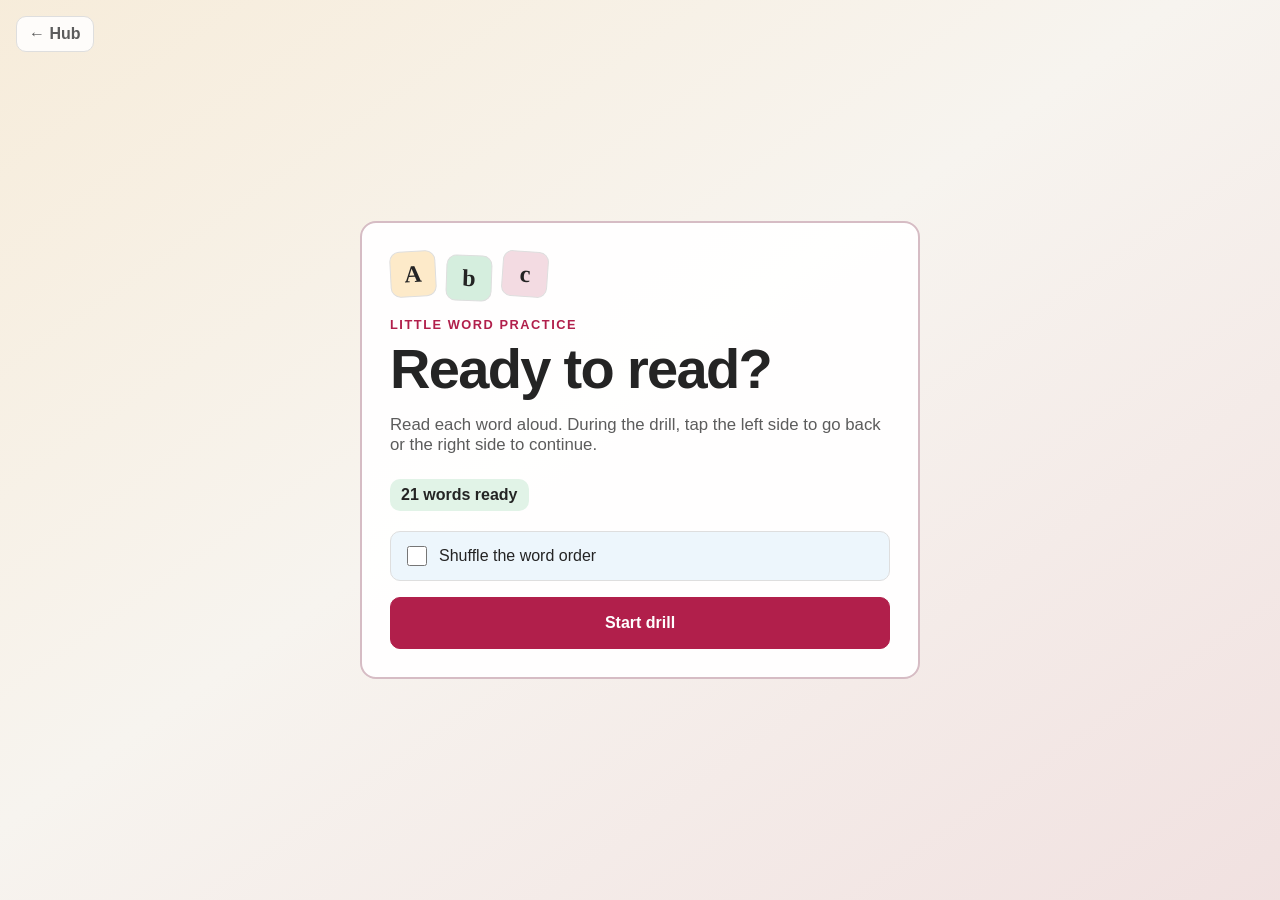
==== tools/reading-drill/index.html @ 297f4864 "Added reading-drill mode to practice sight-reading words" ====
<!doctype html>
<html lang="en">
<head>
  <meta charset="utf-8" />
  <meta name="viewport" content="width=device-width, initial-scale=1, viewport-fit=cover, user-scalable=no" />
  <title>Reading Drill</title>
  <script>
    (() => {
      const param = new URLSearchParams(window.location.search).get("clawpilotTheme");
      const theme =
        param || (window.matchMedia("(prefers-color-scheme: dark)").matches ? "dark" : "light");
      document.documentElement.setAttribute("data-theme", theme);
    })();
  </script>
  <style>
    :root {
      color-scheme: light;
      --cp-bg: #f7f4ef;
      --cp-bg-elevated: #fcfbf8;
      --cp-surface: #ffffff;
      --cp-surface-soft: #f5f5f5;
      --cp-border: #dedede;
      --cp-border-strong: #919191;
      --cp-text: #242424;
      --cp-text-muted: #5c5c5c;
      --cp-text-soft: #6f6f6f;
      --cp-accent: #b11f4b;
      --cp-accent-hover: #9a1a41;
      --cp-accent-soft: rgba(177, 31, 75, 0.08);
      --cp-accent-fg: #ffffff;
      --cp-success: #16a34a;
      --cp-danger: #dc2626;
      --cp-warning: #f59e0b;
      --cp-link: #0078d4;
      --cp-shadow: 0 18px 48px rgba(0, 0, 0, 0.12);
      --cp-overlay: rgba(255, 255, 255, 0.8);
      --cp-panel: rgba(255, 255, 255, 0.86);
      --cp-panel-strong: rgba(255, 255, 255, 0.96);
      --cp-sheen: rgba(255, 255, 255, 0.55);
      --cp-highlight: rgba(177, 31, 75, 0.12);
    }
    html[data-theme="dark"] {
      color-scheme: dark;
      --cp-bg: #3d3b3a;
      --cp-bg-elevated: #343231;
      --cp-surface: #292929;
      --cp-surface-soft: #2e2e2e;
      --cp-border: #474747;
      --cp-border-strong: #5f5f5f;
      --cp-text: #dedede;
      --cp-text-muted: #919191;
      --cp-text-soft: #b0b0b0;
      --cp-accent: #fd8ea1;
      --cp-accent-hover: #fb7b91;
      --cp-accent-soft: rgba(253, 142, 161, 0.14);
      --cp-accent-fg: #1a1a1a;
      --cp-success: #4ade80;
      --cp-danger: #f87171;
      --cp-warning: #fbbf24;
      --cp-link: #4da6ff;
      --cp-shadow: 0 18px 48px rgba(0, 0, 0, 0.32);
      --cp-overlay: rgba(41, 41, 41, 0.88);
      --cp-panel: rgba(41, 41, 41, 0.72);
      --cp-panel-strong: rgba(41, 41, 41, 0.96);
      --cp-sheen: rgba(255, 255, 255, 0.04);
      --cp-highlight: rgba(253, 142, 161, 0.12);
    }

    * {
      box-sizing: border-box;
    }

    html,
    body {
      min-height: 100%;
      margin: 0;
      background:
        linear-gradient(
          145deg,
          color-mix(in srgb, var(--cp-warning) 9%, var(--cp-bg)),
          var(--cp-bg) 46%,
          color-mix(in srgb, var(--cp-accent) 9%, var(--cp-bg))
        );
      color: var(--cp-text);
      font-family: "Segoe UI", Aptos, Calibri, -apple-system, BlinkMacSystemFont, sans-serif;
    }

    body {
      min-height: 100vh;
      min-height: 100dvh;
      overscroll-behavior: none;
    }

    button,
    input {
      font: inherit;
    }

    button,
    a {
      -webkit-tap-highlight-color: transparent;
      touch-action: manipulation;
    }

    [hidden] {
      display: none !important;
    }

    .setup,
    .complete {
      width: min(100% - 32px, 560px);
      min-height: 100vh;
      min-height: 100dvh;
      margin: 0 auto;
      padding:
        max(24px, env(safe-area-inset-top))
        0
        max(24px, env(safe-area-inset-bottom));
      display: grid;
      align-content: center;
    }

    .back-link {
      position: absolute;
      top: max(16px, env(safe-area-inset-top));
      left: max(16px, env(safe-area-inset-left));
      padding: 8px 12px;
      border: 1px solid var(--cp-border);
      border-radius: 0.625rem;
      background: var(--cp-panel);
      color: var(--cp-text-muted);
      text-decoration: none;
      font-weight: 600;
    }

    .panel {
      padding: 28px;
      border: 2px solid color-mix(in srgb, var(--cp-accent) 18%, var(--cp-border));
      border-radius: 16px;
      background: var(--cp-panel-strong);
    }

    .letter-play {
      display: flex;
      gap: 10px;
      margin-bottom: 20px;
    }

    .letter-tile {
      display: grid;
      width: 46px;
      height: 46px;
      place-items: center;
      border: 1px solid var(--cp-border);
      border-radius: 0.625rem;
      color: var(--cp-text);
      font-family: Georgia, serif;
      font-size: 1.5rem;
      font-weight: 700;
      transform: rotate(-3deg);
    }

    .letter-tile:nth-child(1) {
      background: color-mix(in srgb, var(--cp-warning) 22%, var(--cp-surface));
    }

    .letter-tile:nth-child(2) {
      background: color-mix(in srgb, var(--cp-success) 18%, var(--cp-surface));
      transform: translateY(4px) rotate(2deg);
    }

    .letter-tile:nth-child(3) {
      background: color-mix(in srgb, var(--cp-accent) 16%, var(--cp-surface));
      transform: rotate(4deg);
    }

    .eyebrow {
      margin: 0 0 8px;
      color: var(--cp-accent);
      font-size: 0.8rem;
      font-weight: 800;
      letter-spacing: 0.12em;
      text-transform: uppercase;
    }

    h1 {
      margin: 0;
      font-size: clamp(2rem, 10vw, 3.5rem);
      line-height: 1.05;
      letter-spacing: -0.03em;
    }

    .intro {
      margin: 16px 0 0;
      color: var(--cp-text-muted);
      font-size: 1.05rem;
    }

    .word-count {
      width: max-content;
      margin: 24px 0 0;
      padding: 7px 11px;
      border-radius: 0.625rem;
      background: color-mix(in srgb, var(--cp-success) 13%, var(--cp-surface));
      color: var(--cp-text);
      font-weight: 700;
    }

    .option {
      display: flex;
      align-items: center;
      gap: 12px;
      margin-top: 20px;
      padding: 14px 16px;
      border: 1px solid var(--cp-border);
      border-radius: 0.625rem;
      background: color-mix(in srgb, var(--cp-link) 7%, var(--cp-surface));
      cursor: pointer;
    }

    .option input {
      width: 20px;
      height: 20px;
      margin: 0;
      accent-color: var(--cp-accent);
    }

    .primary,
    .secondary {
      width: 100%;
      min-height: 52px;
      margin-top: 16px;
      padding: 12px 20px;
      border-radius: 0.625rem;
      font-weight: 700;
      cursor: pointer;
    }

    .primary {
      border: 1px solid var(--cp-accent);
      background: var(--cp-accent);
      color: var(--cp-accent-fg);
    }

    .primary:hover {
      border-color: var(--cp-accent-hover);
      background: var(--cp-accent-hover);
    }

    .primary:disabled {
      border-color: var(--cp-border);
      background: var(--cp-surface-soft);
      color: var(--cp-text-muted);
      cursor: not-allowed;
    }

    .secondary {
      border: 1px solid var(--cp-border-strong);
      background: var(--cp-surface);
      color: var(--cp-text);
    }

    .error {
      margin: 16px 0 0;
      padding: 12px;
      border: 1px solid var(--cp-danger);
      border-radius: 0.625rem;
      color: var(--cp-danger);
    }

    .drill {
      position: fixed;
      inset: 0;
      z-index: 10;
      overflow: hidden;
      background: color-mix(in srgb, var(--cp-accent) 7%, var(--cp-bg-elevated));
      user-select: none;
      -webkit-user-select: none;
    }

    .drill[data-tone="mint"] {
      background: color-mix(in srgb, var(--cp-success) 9%, var(--cp-bg-elevated));
    }

    .drill[data-tone="sun"] {
      background: color-mix(in srgb, var(--cp-warning) 11%, var(--cp-bg-elevated));
    }

    .drill[data-tone="sky"] {
      background: color-mix(in srgb, var(--cp-link) 8%, var(--cp-bg-elevated));
    }

    .drill::before,
    .drill::after {
      position: absolute;
      width: 180px;
      height: 180px;
      border-radius: 50%;
      content: "";
      pointer-events: none;
    }

    .drill::before {
      top: -110px;
      right: -80px;
      background: color-mix(in srgb, var(--cp-accent) 13%, var(--cp-bg-elevated));
    }

    .drill::after {
      bottom: -130px;
      left: -70px;
      background: color-mix(in srgb, var(--cp-warning) 15%, var(--cp-bg-elevated));
    }

    .tap-zone {
      position: absolute;
      top: 0;
      bottom: 0;
      width: 50%;
      padding: 0;
      border: 0;
      border-radius: 0;
      background: transparent;
      cursor: pointer;
    }

    .tap-zone:focus-visible {
      outline: 3px solid var(--cp-accent);
      outline-offset: -6px;
    }

    .previous {
      left: 0;
    }

    .next {
      right: 0;
    }

    .word-card {
      position: absolute;
      inset: 0;
      display: grid;
      place-items: center;
      padding: max(72px, env(safe-area-inset-top)) 24px max(64px, env(safe-area-inset-bottom));
      pointer-events: none;
    }

    .word {
      max-width: 100%;
      overflow-wrap: anywhere;
      color: var(--cp-text);
      line-height: 1;
      text-align: center;
    }

    .progress {
      position: absolute;
      top: max(20px, env(safe-area-inset-top));
      left: 50%;
      margin: 0;
      padding: 6px 11px;
      border: 1px solid var(--cp-border);
      border-radius: 0.625rem;
      background: var(--cp-panel);
      color: var(--cp-text-muted);
      font-size: 0.85rem;
      font-weight: 700;
      transform: translateX(-50%);
      pointer-events: none;
    }

    .exit {
      position: absolute;
      z-index: 2;
      top: max(12px, env(safe-area-inset-top));
      left: max(12px, env(safe-area-inset-left));
      width: 44px;
      height: 44px;
      padding: 0;
      border: 1px solid var(--cp-border);
      border-radius: 50%;
      background: var(--cp-panel);
      color: var(--cp-text);
      font-size: 1.5rem;
      cursor: pointer;
    }

    .tap-hint {
      position: absolute;
      right: auto;
      bottom: max(16px, env(safe-area-inset-bottom));
      left: 50%;
      margin: 0;
      padding: 7px 12px;
      border: 1px solid var(--cp-border);
      border-radius: 0.625rem;
      background: var(--cp-panel);
      color: var(--cp-text-soft);
      font-size: 0.85rem;
      text-align: center;
      transform: translateX(-50%);
      pointer-events: none;
      white-space: nowrap;
    }

    .complete {
      text-align: center;
    }

    .complete-mark {
      display: grid;
      width: 72px;
      height: 72px;
      margin: 0 auto 16px;
      place-items: center;
      border-radius: 50%;
      background: color-mix(in srgb, var(--cp-success) 16%, var(--cp-surface));
      color: var(--cp-success);
      font-size: 2.75rem;
      line-height: 1;
    }

    .celebration {
      display: flex;
      justify-content: center;
      gap: 12px;
      margin-bottom: 18px;
    }

    .celebration span {
      width: 10px;
      height: 10px;
      border-radius: 50%;
      background: var(--cp-warning);
    }

    .celebration span:nth-child(2) {
      background: var(--cp-success);
      transform: translateY(-6px);
    }

    .celebration span:nth-child(3) {
      background: var(--cp-accent);
    }

    .celebration span:nth-child(4) {
      background: var(--cp-link);
      transform: translateY(-6px);
    }

    .celebration span:nth-child(5) {
      background: var(--cp-warning);
    }

    .complete h2 {
      margin: 0;
      font-size: clamp(2rem, 10vw, 3.25rem);
    }

    .complete p {
      margin: 12px 0 8px;
      color: var(--cp-text-muted);
    }

    @media (prefers-reduced-motion: no-preference) {
      .word {
        animation: word-in 160ms ease-out;
      }

      @keyframes word-in {
        from {
          opacity: 0;
          transform: scale(0.98);
        }
        to {
          opacity: 1;
          transform: scale(1);
        }
      }
    }
  </style>
</head>
<body>
  <main id="setup" class="setup">
    <a class="back-link" href="../../">&larr; Hub</a>
    <section class="panel" aria-labelledby="title">
      <div class="letter-play" aria-hidden="true">
        <span class="letter-tile">A</span>
        <span class="letter-tile">b</span>
        <span class="letter-tile">c</span>
      </div>
      <p class="eyebrow">Little word practice</p>
      <h1 id="title">Ready to read?</h1>
      <p class="intro">Read each word aloud. During the drill, tap the left side to go back or the right side to continue.</p>
      <p id="word-count" class="word-count" aria-live="polite">Loading words...</p>
      <label class="option">
        <input id="shuffle" type="checkbox" />
        <span>Shuffle the word order</span>
      </label>
      <button id="start" class="primary" type="button" disabled>Start drill</button>
      <p id="load-error" class="error" role="alert" hidden></p>
    </section>
  </main>

  <main id="drill" class="drill" aria-label="Reading drill" hidden>
    <button id="previous" class="tap-zone previous" type="button" aria-label="Previous word"></button>
    <button id="next" class="tap-zone next" type="button" aria-label="Next word"></button>
    <div class="word-card" aria-live="polite">
      <span id="word" class="word"></span>
    </div>
    <p id="progress" class="progress"></p>
    <button id="exit" class="exit" type="button" aria-label="End drill">&times;</button>
    <p class="tap-hint" aria-hidden="true">&larr; Back&nbsp;&nbsp;&nbsp;&nbsp;Next &rarr;</p>
  </main>

  <main id="complete" class="complete" hidden>
    <section class="panel" aria-labelledby="complete-title">
      <div class="celebration" aria-hidden="true">
        <span></span><span></span><span></span><span></span><span></span>
      </div>
      <p class="complete-mark" aria-hidden="true">&#10003;</p>
      <h2 id="complete-title">Great job!</h2>
      <p>You finished every word.</p>
      <button id="again" class="primary" type="button">Practice again</button>
      <button id="done" class="secondary" type="button">Back to Hub</button>
    </section>
  </main>

  <script>
    const stylePool = [
      { family: "-apple-system, BlinkMacSystemFont, sans-serif", weight: "500", spacing: "0" },
      { family: "Arial, sans-serif", weight: "600", spacing: "0.015em" },
      { family: "Avenir, 'Segoe UI', sans-serif", weight: "500", spacing: "0.025em" },
      { family: "Verdana, sans-serif", weight: "500", spacing: "-0.015em" },
      { family: "Georgia, serif", weight: "600", spacing: "0.01em" },
      { family: "'Times New Roman', Times, serif", weight: "600", spacing: "0.02em" },
      { family: "'Trebuchet MS', sans-serif", weight: "600", spacing: "0.01em" }
    ];

    const setupScreen = document.getElementById("setup");
    const drillScreen = document.getElementById("drill");
    const completeScreen = document.getElementById("complete");
    const wordCount = document.getElementById("word-count");
    const loadError = document.getElementById("load-error");
    const shuffleInput = document.getElementById("shuffle");
    const startButton = document.getElementById("start");
    const previousButton = document.getElementById("previous");
    const nextButton = document.getElementById("next");
    const exitButton = document.getElementById("exit");
    const againButton = document.getElementById("again");
    const doneButton = document.getElementById("done");
    const wordElement = document.getElementById("word");
    const progressElement = document.getElementById("progress");

    let sourceWords = [];
    let sessionWords = [];
    let sessionStyles = [];
    let currentIndex = 0;

    async function loadWords() {
      try {
        const response = await fetch("./words.json", { cache: "no-store" });
        if (!response.ok) {
          throw new Error(`The word list could not be loaded (HTTP ${response.status}).`);
        }

        const words = await response.json();
        if (!Array.isArray(words) || words.length === 0 || words.some((word) => typeof word !== "string" || !word.trim())) {
          throw new Error("words.json must contain a non-empty list of words.");
        }

        sourceWords = words.map((word) => word.trim());
        wordCount.textContent = `${sourceWords.length} words ready`;
        startButton.disabled = false;
      } catch (error) {
        loadError.textContent = error instanceof Error ? error.message : "The word list could not be loaded.";
        loadError.hidden = false;
        wordCount.textContent = "No words available";
      }
    }

    function shuffled(items) {
      const result = [...items];
      for (let index = result.length - 1; index > 0; index -= 1) {
        const swapIndex = Math.floor(Math.random() * (index + 1));
        [result[index], result[swapIndex]] = [result[swapIndex], result[index]];
      }
      return result;
    }

    function createStyleAssignments(count) {
      const assignments = [];
      let available = shuffled(stylePool);

      for (let index = 0; index < count; index += 1) {
        if (available.length === 0) {
          available = shuffled(stylePool);
        }
        assignments.push(available.pop());
      }

      return assignments;
    }

    function showOnly(screen) {
      setupScreen.hidden = screen !== setupScreen;
      drillScreen.hidden = screen !== drillScreen;
      completeScreen.hidden = screen !== completeScreen;
    }

    function startDrill() {
      sessionWords = shuffleInput.checked ? shuffled(sourceWords) : [...sourceWords];
      sessionStyles = createStyleAssignments(sessionWords.length);
      currentIndex = 0;
      showOnly(drillScreen);
      renderWord();
      nextButton.focus({ preventScroll: true });
    }

    function renderWord() {
      const style = sessionStyles[currentIndex];
      const tones = ["rose", "mint", "sun", "sky"];
      drillScreen.dataset.tone = tones[currentIndex % tones.length];
      wordElement.textContent = sessionWords[currentIndex];
      wordElement.style.fontFamily = style.family;
      wordElement.style.fontWeight = style.weight;
      wordElement.style.letterSpacing = style.spacing;
      wordElement.style.fontSize = currentIndex % 3 === 0
        ? "clamp(4.5rem, 24vw, 11rem)"
        : currentIndex % 3 === 1
          ? "clamp(4.25rem, 22vw, 10rem)"
          : "clamp(4.75rem, 25vw, 11.5rem)";
      progressElement.textContent = `${currentIndex + 1} of ${sessionWords.length}`;
    }

    function previousWord() {
      if (currentIndex === 0) {
        return;
      }
      currentIndex -= 1;
      renderWord();
    }

    function nextWord() {
      if (currentIndex === sessionWords.length - 1) {
        showOnly(completeScreen);
        againButton.focus({ preventScroll: true });
        return;
      }
      currentIndex += 1;
      renderWord();
    }

    function endDrill() {
      showOnly(setupScreen);
      startButton.focus({ preventScroll: true });
    }

    startButton.addEventListener("click", startDrill);
    previousButton.addEventListener("click", previousWord);
    nextButton.addEventListener("click", nextWord);
    exitButton.addEventListener("click", endDrill);
    againButton.addEventListener("click", startDrill);
    doneButton.addEventListener("click", () => {
      window.location.href = "../../";
    });

    document.addEventListener("keydown", (event) => {
      if (drillScreen.hidden) {
        return;
      }

      if (event.key === "ArrowLeft") {
        previousWord();
      } else if (event.key === "ArrowRight") {
        event.preventDefault();
        nextWord();
      } else if (event.key === "Escape") {
        endDrill();
      }
    });

    loadWords();
  </script>
</body>
</html>
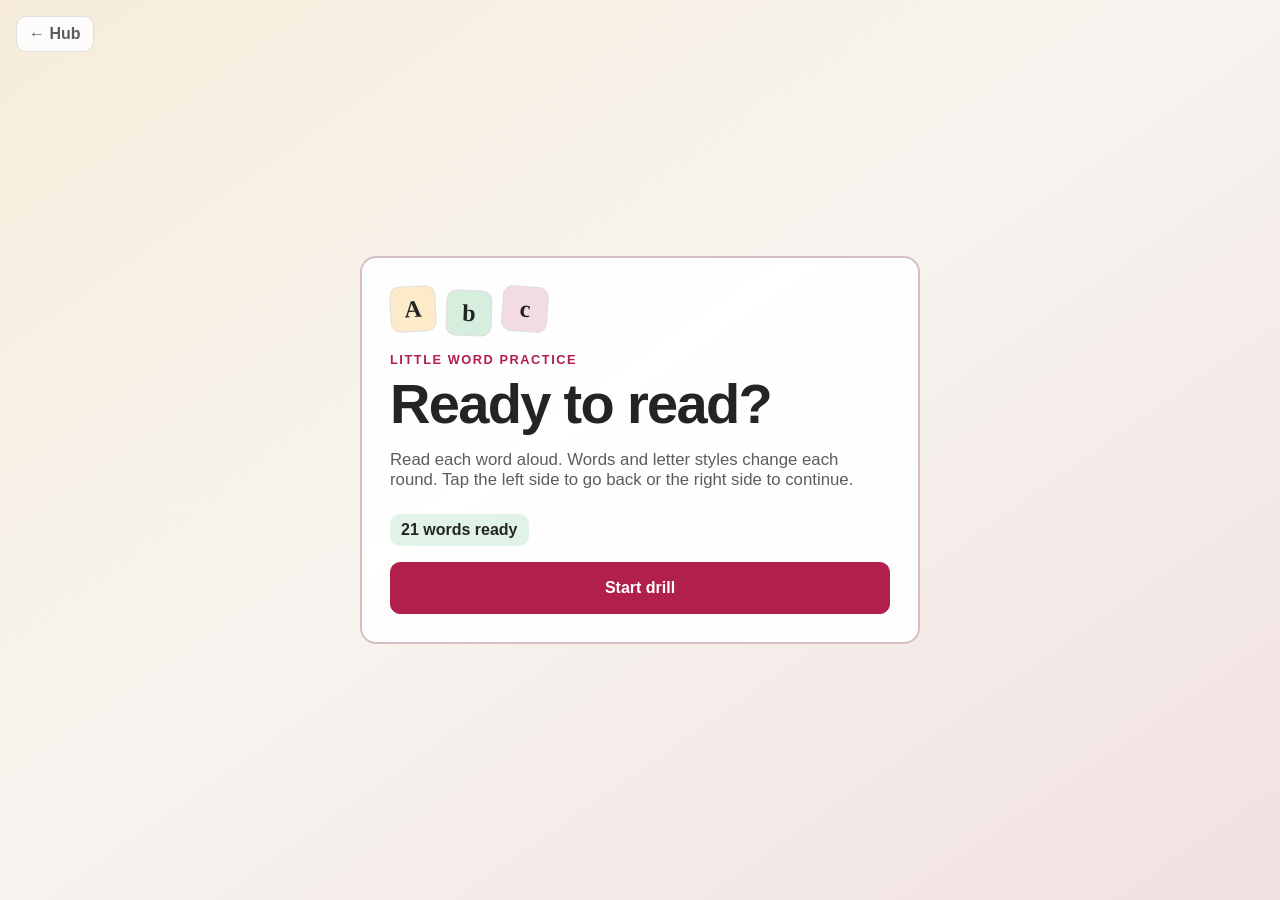
==== commit 70f6441b: "Add lowercase and uppercase word variation" ====
--- a/tools/reading-drill/index.html
+++ b/tools/reading-drill/index.html
@@ -206,25 +206,6 @@
       font-weight: 700;
     }
 
-    .option {
-      display: flex;
-      align-items: center;
-      gap: 12px;
-      margin-top: 20px;
-      padding: 14px 16px;
-      border: 1px solid var(--cp-border);
-      border-radius: 0.625rem;
-      background: color-mix(in srgb, var(--cp-link) 7%, var(--cp-surface));
-      cursor: pointer;
-    }
-
-    .option input {
-      width: 20px;
-      height: 20px;
-      margin: 0;
-      accent-color: var(--cp-accent);
-    }
-
     .primary,
     .secondary {
       width: 100%;
@@ -492,12 +473,8 @@
       </div>
       <p class="eyebrow">Little word practice</p>
       <h1 id="title">Ready to read?</h1>
-      <p class="intro">Read each word aloud. During the drill, tap the left side to go back or the right side to continue.</p>
+      <p class="intro">Read each word aloud. Words and letter styles change each round. Tap the left side to go back or the right side to continue.</p>
       <p id="word-count" class="word-count" aria-live="polite">Loading words...</p>
-      <label class="option">
-        <input id="shuffle" type="checkbox" />
-        <span>Shuffle the word order</span>
-      </label>
       <button id="start" class="primary" type="button" disabled>Start drill</button>
       <p id="load-error" class="error" role="alert" hidden></p>
     </section>
@@ -543,7 +520,6 @@
     const completeScreen = document.getElementById("complete");
     const wordCount = document.getElementById("word-count");
     const loadError = document.getElementById("load-error");
-    const shuffleInput = document.getElementById("shuffle");
     const startButton = document.getElementById("start");
     const previousButton = document.getElementById("previous");
     const nextButton = document.getElementById("next");
@@ -610,7 +586,7 @@
     }
 
     function startDrill() {
-      sessionWords = shuffleInput.checked ? shuffled(sourceWords) : [...sourceWords];
+      sessionWords = shuffled(sourceWords);
       sessionStyles = createStyleAssignments(sessionWords.length);
       currentIndex = 0;
       showOnly(drillScreen);
@@ -618,11 +594,22 @@
       nextButton.focus({ preventScroll: true });
     }
 
+    function formatWord(word, index) {
+      const lowercase = word.toLocaleLowerCase("en-US");
+      if (index % 3 === 0) {
+        return lowercase;
+      }
+      if (index % 3 === 1) {
+        return word.toLocaleUpperCase("en-US");
+      }
+      return lowercase.charAt(0).toLocaleUpperCase("en-US") + lowercase.slice(1);
+    }
+
     function renderWord() {
       const style = sessionStyles[currentIndex];
       const tones = ["rose", "mint", "sun", "sky"];
       drillScreen.dataset.tone = tones[currentIndex % tones.length];
-      wordElement.textContent = sessionWords[currentIndex];
+      wordElement.textContent = formatWord(sessionWords[currentIndex], currentIndex);
       wordElement.style.fontFamily = style.family;
       wordElement.style.fontWeight = style.weight;
       wordElement.style.letterSpacing = style.spacing;
